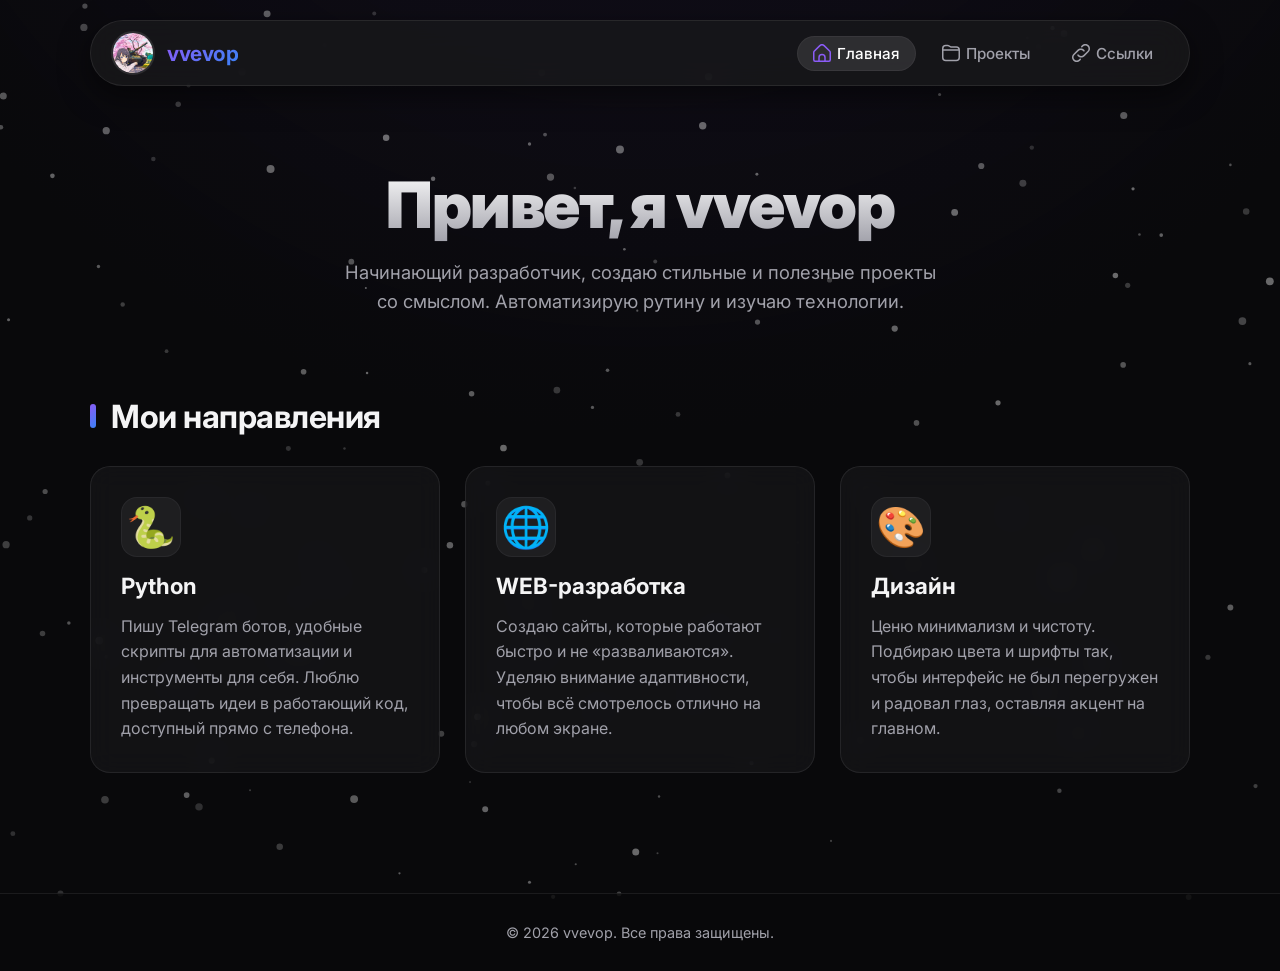
==== index.html @ 6f69eccc "feat(web): Полный редизайн и рефакторинг сайта Полностью переработан дизайн и структура сайта для со" ====
<!DOCTYPE html>
<html lang="ru">
<head>
    <meta charset="UTF-8">
    <meta name="viewport" content="width=device-width, initial-scale=1.0">
    <title>vvevop | Главная</title>
    <meta name="description" content="Сайт-портфолио vvevop. Создаю стильных Telegram-ботов и полезные проекты, автоматизирую рутину и изучаю технологии.">
    <link rel="icon" type="image/png" href="img/avatar_krug.png">
        <link rel="stylesheet" href="general.css">
    <link rel="stylesheet" href="index.css">
</head>
<body>
    <header>
        <div class="logo-area">
            <div class="logo-content">
                <img src="img/avatar.png" alt="vvevop avatar" class="avatar">
                <p class="nickname">vvevop</p>
            </div>
        </div>
        <nav class="nav-area">
            <ul class="nav-list">
                <li><a href="index.html" class="nav-link active">
                    <svg xmlns="http://www.w3.org/2000/svg" class="icon" viewBox="0 0 24 24"><path d="M23.121,9.069,15.536,1.483a5.008,5.008,0,0,0-7.072,0L.879,9.069A2.978,2.978,0,0,0,0,11.19v9.817a3,3,0,0,0,3,3H21a3,3,0,0,0,3-3V11.19A2.978,2.978,0,0,0,23.121,9.069ZM15,22.007H9V18.073a3,3,0,0,1,6,0Zm7-1a1,1,0,0,1-1,1H17V18.073a5,5,0,0,0-10,0v3.934H3a1,1,0,0,1-1-1V11.19a1.008,1.008,0,0,1,.293-.707L9.878,2.9a3.008,3.008,0,0,1,4.244,0l7.585,7.586A1.008,1.008,0,0,1,22,11.19Z"/></svg>
                    <span>Главная</span>
                </a></li>
                <li><a href="projects.html" class="nav-link">
                    <svg xmlns="http://www.w3.org/2000/svg" class="icon" viewBox="0 0 24 24"><path d="M19,3H12.472a1.019,1.019,0,0,1-.447-.1L8.869,1.316A3.014,3.014,0,0,0,7.528,1H5A5.006,5.006,0,0,0,0,6V18a5.006,5.006,0,0,0,5,5H19a5.006,5.006,0,0,0,5-5V8A5.006,5.006,0,0,0,19,3ZM5,3H7.528a1.019,1.019,0,0,1,.447.1l3.156,1.579A3.014,3.014,0,0,0,12.472,5H19a3,3,0,0,1,2.779,1.882L2,6.994V6A3,3,0,0,1,5,3ZM19,21H5a3,3,0,0,1-3-3V8.994l20-.113V18A3,3,0,0,1,19,21Z"/></svg>
                    <span>Проекты</span>
                </a></li>
                <li><a href="links.html" class="nav-link">
                    <svg xmlns="http://www.w3.org/2000/svg" class="icon" viewBox="0 0 24 24"><path d="M7.835,16.17c-.23-.23-.446-.482-.641-.748-.325-.446-.227-1.072,.22-1.397,.446-.325,1.071-.227,1.397,.219,.129,.178,.274,.349,.437,.511,.803,.803,1.87,1.245,3.005,1.245s2.203-.442,3.005-1.245l5.5-5.5c1.657-1.657,1.657-4.354,0-6.011s-4.354-1.657-6.011,0l-1.058,1.058c-.391,.391-1.023,.391-1.414,0s-.391-1.023,0-1.414l1.058-1.058c2.437-2.438,6.402-2.438,8.839,0,2.437,2.437,2.437,6.402,0,8.839l-5.5,5.5c-1.18,1.181-2.75,1.831-4.419,1.831s-3.239-.65-4.418-1.83Zm-1.582,7.83c1.67,0,3.239-.65,4.419-1.831l1.058-1.058c.391-.39,.391-1.023,0-1.414-.39-.391-1.023-.39-1.414,0l-1.059,1.058c-.803,.803-1.87,1.245-3.005,1.245s-2.202-.442-3.005-1.245-1.245-1.87-1.245-3.005,.442-2.203,1.245-3.005l5.5-5.5c.803-.803,1.87-1.245,3.005-1.245s2.203,.442,3.005,1.245c.16,.161,.306,.332,.436,.51,.324,.447,.949,.547,1.397,.221,.447-.325,.546-.95,.221-1.397-.19-.262-.405-.513-.639-.747-1.181-1.182-2.751-1.832-4.42-1.832s-3.239,.65-4.419,1.831L1.834,13.331C.653,14.511,.003,16.081,.003,17.75c0,1.669,.65,3.239,1.831,4.419,1.18,1.181,2.749,1.831,4.419,1.831Z"/></svg>
                    <span>Ссылки</span>
                </a></li>
            </ul>
        </nav>
    </header>

    <main class="container">
        <!-- Блок приветствия -->
        <section class="hello">
            <h1 class="title">Привет, я vvevop</h1>
            <p class="subtitle">Начинающий разработчик, создаю стильные и полезные проекты со смыслом. Автоматизирую рутину и изучаю технологии.</p>
        </section>

        <!-- Мои направления (Bento Grid) -->
        <section class="skills">
            <h2>Мои направления</h2>
            
            <div class="skills-grid">
                <article class="skill-card glass">
                    <div class="skill-icon">🐍</div>
                    <h3>Python</h3>
                    <p>Пишу Telegram ботов, удобные скрипты для автоматизации и инструменты для себя. Люблю превращать идеи в работающий код, доступный прямо с телефона.</p>
                </article>

                <article class="skill-card glass">
                    <div class="skill-icon">🌐</div>
                    <h3>WEB-разработка</h3>
                    <p>Создаю сайты, которые работают быстро и не «разваливаются». Уделяю внимание адаптивности, чтобы всё смотрелось отлично на любом экране.</p>
                </article>

                <article class="skill-card glass">
                    <div class="skill-icon">🎨</div>
                    <h3>Дизайн</h3>
                    <p>Ценю минимализм и чистоту. Подбираю цвета и шрифты так, чтобы интерфейс не был перегружен и радовал глаз, оставляя акцент на главном.</p>
                </article>
            </div>
        </section>
    </main>

    <footer>
        <p>&copy; 2026 vvevop. Все права защищены.</p>
    </footer>

    <canvas id="snowCanvas"></canvas>
    <script src="script.js"></script>

    <div id="fullscreen-overlay" class="fullscreen-overlay">
        <div class="fullscreen-image-container">
            <img src="" alt="Full screen avatar" id="fullscreen-avatar">
        </div>
    </div>
</body>
</html>
---- general.css ----
/* === ОБЩИЕ СТИЛИ И ПЕРЕМЕННЫЕ === */

/* Импорт шрифта Inter с различными начертаниями */
@import url('https://fonts.googleapis.com/css2?family=Inter:wght@300;400;500;700;900&display=swap');

/* Определение CSS-переменных для цветовой схемы и градиентов */
:root {
    --bg-dark: #09090b; /* Темный фон */
    --card-bg: rgba(24, 24, 27, 0.65); /* Фон для карточек */
    --card-border: rgba(255, 255, 255, 0.08); /* Рамка для карточек */
    --card-hover-border: rgba(255, 255, 255, 0.2); /* Рамка для карточек при наведении */
    --text-main: #f4f4f5; /* Основной цвет текста */
    --text-muted: #a1a1aa; /* Второстепенный цвет текста */
    --accent-gradient: linear-gradient(135deg, #8B5CF6, #3B82F6); /* Акцентный градиент */
    --accent-color: #8B5CF6; /* Акцентный цвет */
}

/* Сброс стандартных стилей браузера */
* {
    margin: 0;
    padding: 0;
    box-sizing: border-box;
}

/* Стили для секции приветствия */
.hello {
    margin-top: 60px;
    margin-bottom: 80px;
}

/* Основные стили для body */
body {
    font-family: 'Inter', sans-serif; /* Установка основного шрифта */
    background-color: var(--bg-dark); /* Установка цвета фона */
    color: var(--text-main); /* Установка основного цвета текста */
    min-height: 100vh; /* Минимальная высота в весь экран */
    display: flex;
    flex-direction: column;
    overflow-x: hidden; /* Скрытие горизонтальной прокрутки */
}

/* Радиальный градиент на фоне для создания эффекта глубины */
body::before {
    content: "";
    position: fixed;
    top: -50%; left: -50%; width: 200%; height: 200%;
    background: radial-gradient(circle at 50% 0%, rgba(139, 92, 246, 0.1) 0%, rgba(9, 9, 11, 1) 40%);
    z-index: -2;
    pointer-events: none; /* Градиент не будет мешать взаимодействию с элементами */
}

/* Стили для основного контейнера */
.container {
    width: 90%;
    max-width: 1100px;
    margin: 0 auto;
    padding-top: 40px;
}

/* Стили для холста с анимацией снега */
#snowCanvas {
    position: fixed;
    top: 0; left: 0; width: 100vw; height: 100vh;
    z-index: -1; pointer-events: none;
    opacity: 0.5;
}

/* Обновленный класс glass (эффект матового стекла + премиум карточка) */
.glass {
    background: var(--card-bg); /* Полупрозрачный фон */
    backdrop-filter: blur(12px); /* Размытие фона */
    -webkit-backdrop-filter: blur(12px); /* Для поддержки в Safari */
    border: 1px solid var(--card-border); /* Легкая рамка */
    border-radius: 20px; /* Скругление углов */
    transition: all 0.3s ease; /* Плавный переход для всех свойств */
}

/* === HEADER (Шапка сайта) === */
header {
    position: sticky; /* "Прилипающая" шапка */
    top: 20px;
    z-index: 100;
    margin: 0 auto;
    width: 90%;
    max-width: 1100px;
    background: rgba(24, 24, 27, 0.8);
    backdrop-filter: blur(16px);
    border: 1px solid var(--card-border);
    border-radius: 100px;
    display: flex;
    justify-content: space-between;
    align-items: center;
    padding: 10px 20px;
    box-shadow: 0 10px 30px rgba(0, 0, 0, 0.5); /* Тень для объема */
}

/* Стили для логотипа и никнейма */
.logo-content {
    display: flex;
    align-items: center;
    gap: 12px;
}

/* Стили для аватара */
.avatar {
    width: 44px;
    height: 44px;
    border-radius: 50%;
    object-fit: cover;
    border: 2px solid rgba(255,255,255,0.1);
    cursor: pointer;
}

/* Стили для никнейма */
.nickname {
    font-size: 1.3rem;
    font-weight: 700;
    background: var(--accent-gradient);
    background-clip: text;
    -webkit-background-clip: text;
    -webkit-text-fill-color: transparent; /* Делает текст прозрачным, чтобы был виден градиент */
    letter-spacing: -0.5px;
}

/* Стили для навигационного списка */
.nav-list {
    display: flex;
    list-style: none;
    gap: 10px;
}

/* Стили для ссылок в навигации */
.nav-link {
    text-decoration: none;
    color: var(--text-muted);
    font-size: 0.95rem;
    font-weight: 500;
    display: flex;
    align-items: center;
    gap: 6px;
    padding: 8px 16px;
    border-radius: 100px;
    transition: all 0.3s ease;
}

/* Стили для иконок в навигации */
.icon {
    width: 18px;
    height: 18px;
    fill: currentColor; /* Иконка будет того же цвета, что и текст */
    transition: all 0.3s ease;
}

/* Стили для ссылок в навигации при наведении */
.nav-link:hover {
    color: var(--text-main);
    background: rgba(255, 255, 255, 0.05);
}

/* Стили для активной ссылки в навигации */
.nav-link.active {
    color: #fff;
    background: rgba(255, 255, 255, 0.1);
    box-shadow: inset 0 0 0 1px rgba(255,255,255,0.05);
}

/* Стили для иконки активной ссылки */
.nav-link.active .icon {
    fill: var(--accent-color);
}

/* === MAIN ТИПОГРАФИКА === */
main {
    flex: 1; /* Занимает все доступное пространство */
    padding-bottom: 60px;
}

section { margin-bottom: 60px; }

/* Стили для заголовков h2 */
h2 {
    font-size: 2rem;
    font-weight: 700;
    margin-bottom: 30px;
    color: var(--text-main);
    display: flex;
    align-items: center;
    gap: 15px;
    letter-spacing: -0.5px;
}

/* Декоративный элемент перед заголовком h2 */
h2::before {
    content: "";
    display: block;
    width: 6px;
    height: 24px;
    background: var(--accent-gradient);
    border-radius: 4px;
}

/* Стили для основного заголовка */
.title {
    font-size: clamp(2.5rem, 6vw, 4rem); /* Адаптивный размер шрифта */
    text-align: center;
    font-weight: 900;
    letter-spacing: -1.5px;
    margin-bottom: 15px;
    background: linear-gradient(180deg, #fff, #a1a1aa);
    background-clip: text;
    -webkit-background-clip: text;
    -webkit-text-fill-color: transparent;
}

/* Стили для подзаголовка */
.subtitle {
    text-align: center;
    color: var(--text-muted);
    font-size: 1.15rem;
    max-width: 600px;
    margin: 0 auto 40px auto;
    line-height: 1.6;
}

/* === FOOTER === */
footer {
    padding: 30px 0;
    text-align: center;
    color: var(--text-muted);
    font-size: 0.9rem;
    border-top: 1px solid var(--card-border);
    background: rgba(9, 9, 11, 0.8);
}

/* Адаптив для мобильных устройств (Шапка) */
@media (max-width: 670px) {
    header {
        flex-direction: column;
        border-radius: 24px;
        padding: 15px;
        gap: 15px;
        top: 10px;
    }
    .nav-list { width: 100%; justify-content: center; flex-wrap: wrap; }
    .nav-link { padding: 8px 12px; font-size: 0.9rem; }
    .nav-link span { display: none; } /* Скрываем текст, оставляем иконки на мобильных устройствах */
    .icon { width: 22px; height: 22px; }
}

/* Оверлей для полноэкранного изображения */
.fullscreen-overlay {
    position: fixed; top: 0; left: 0; width: 100%; height: 100%;
    background-color: rgba(0, 0, 0, 0.95);
    display: flex; justify-content: center; align-items: center;
    z-index: 1000; cursor: pointer; display: none;
    backdrop-filter: blur(10px);
    opacity: 0;
    transition: opacity 0.3s ease;
}
.fullscreen-image-container img { max-width: 90vw; max-height: 90vh; border-radius: 12px; }
---- index.css ----
/* === index.css === */

/* Сетка для карточек с навыками (Bento Box стиль) */
.skills-grid {
    display: flex;
    flex-wrap: wrap; /* Позволяет карточкам переноситься на новую строку */
    justify-content: center; /* Центрирование карточек */
    gap: 25px; /* Промежуток между карточками */
}

/* Стили для карточки с навыком */
.skill-card {
    padding: 30px;
    display: flex;
    flex-direction: column;
    gap: 15px;
    flex: 1 1 300px; /* Автоматическое растягивание и сжатие карточек с базовой шириной 300px */
    max-width: 420px; /* Максимальная ширина карточки */
}

/* Стили для карточки с навыком при наведении */
.skill-card:hover {
    border-color: rgba(139, 92, 246, 0.5); /* Фиолетовый акцент на рамке */
    transform: translateY(-5px); /* Легкий подъем карточки */
    box-shadow: 0 10px 40px rgba(0, 0, 0, 0.5), inset 0 0 20px rgba(139, 92, 246, 0.05); /* Тень для объема */
}

/* Стили для иконки навыка */
.skill-icon {
    font-size: 2.5rem;
    background: rgba(255, 255, 255, 0.05);
    width: 60px;
    height: 60px;
    display: flex;
    align-items: center;
    justify-content: center;
    border-radius: 16px;
    border: 1px solid rgba(255,255,255,0.05);
}

/* Стили для заголовка в карточке навыка */
.skill-card h3 {
    font-size: 1.4rem;
    font-weight: 700;
    color: var(--text-main);
}

/* Стили для описания в карточке навыка */
.skill-card p {
    color: var(--text-muted);
    font-size: 1rem;
    line-height: 1.6;
}
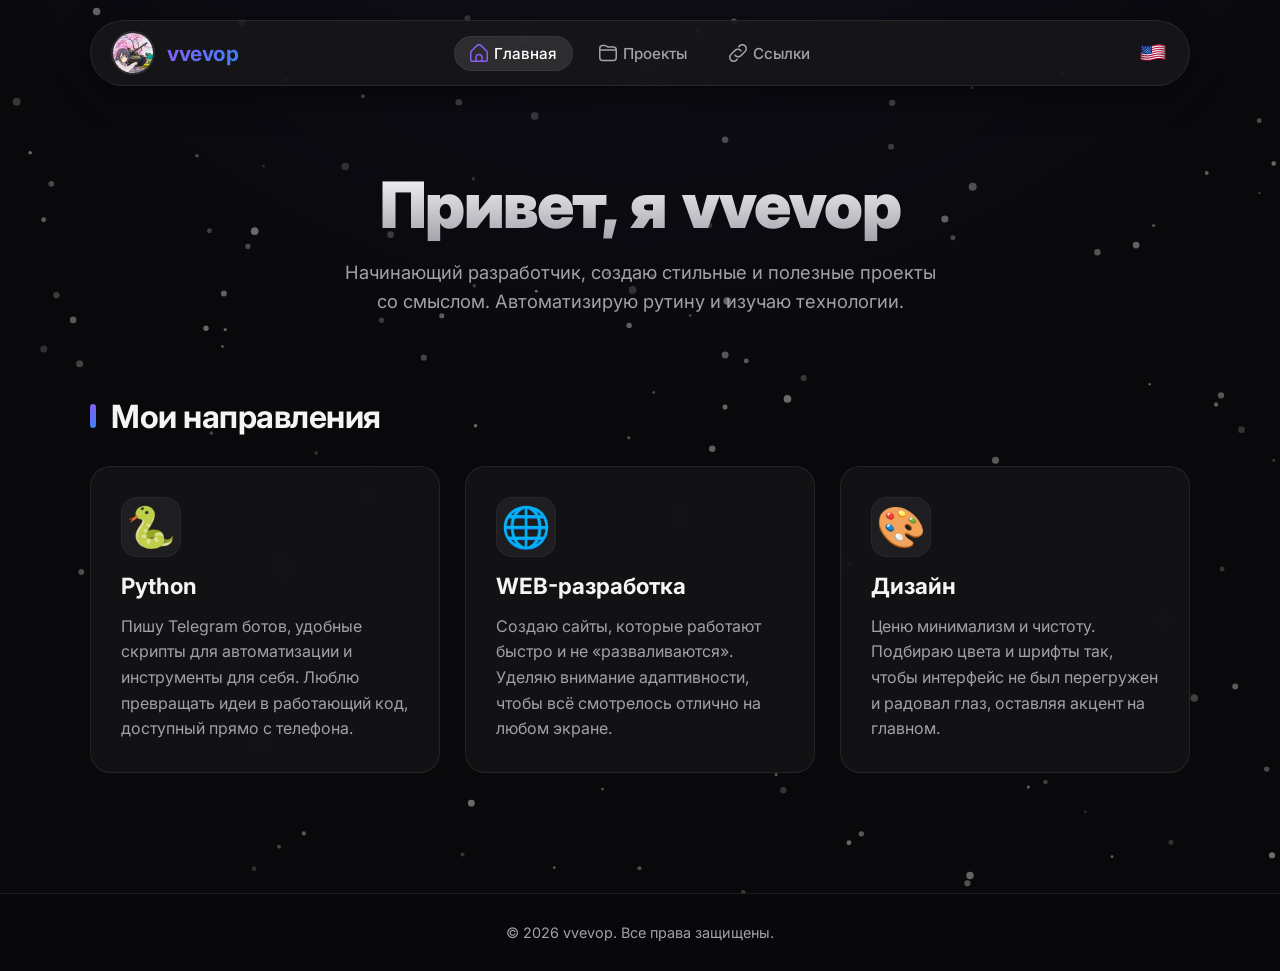
==== commit aa2d72f5: "feat: Реализована смена языка и улучшен header - Добавлена кнопка для переключения между русской и а" ====
--- a/index.html
+++ b/index.html
@@ -33,6 +33,11 @@
                 </a></li>
             </ul>
         </nav>
+        <div class="lang-area">
+            <button id="lang-toggle" class="lang-toggle-btn">
+                <div class="icon"></div>
+            </button>
+        </div>
     </header>
 
     <main class="container">
--- a/general.css
+++ b/general.css
@@ -88,10 +88,24 @@
     border: 1px solid var(--card-border);
     border-radius: 100px;
     display: flex;
-    justify-content: space-between;
+    justify-content: center; /* Центральное выравнивание */
     align-items: center;
     padding: 10px 20px;
     box-shadow: 0 10px 30px rgba(0, 0, 0, 0.5); /* Тень для объема */
+}
+
+/* Области в шапке */
+.logo-area, .lang-area {
+    flex: 1;
+}
+.nav-area {
+    flex: 2;
+    display: flex;
+    justify-content: center;
+}
+.lang-area {
+    display: flex;
+    justify-content: flex-end;
 }
 
 /* Стили для логотипа и никнейма */
@@ -210,6 +224,7 @@
     background-clip: text;
     -webkit-background-clip: text;
     -webkit-text-fill-color: transparent;
+    word-spacing: 0.1em;
 }
 
 /* Стили для подзаголовка */
@@ -235,16 +250,52 @@
 /* Адаптив для мобильных устройств (Шапка) */
 @media (max-width: 670px) {
     header {
-        flex-direction: column;
+        flex-direction: row;
+        flex-wrap: wrap;
+        justify-content: space-between;
+        align-items: center; /* to vertically align logo and flag */
         border-radius: 24px;
         padding: 15px;
-        gap: 15px;
+        row-gap: 15px; /* only apply gap between rows */
         top: 10px;
     }
-    .nav-list { width: 100%; justify-content: center; flex-wrap: wrap; }
-    .nav-link { padding: 8px 12px; font-size: 0.9rem; }
-    .nav-link span { display: none; } /* Скрываем текст, оставляем иконки на мобильных устройствах */
-    .icon { width: 22px; height: 22px; }
+
+    .logo-area, .lang-area, .nav-area {
+        flex: initial; /* Reset flex properties */
+    }
+
+    .logo-area {
+        order: 1;
+    }
+
+    .lang-area {
+        order: 2;
+    }
+
+    .nav-area {
+        order: 3;
+        flex-basis: 100%;
+    }
+
+    .nav-list {
+        width: 100%;
+        justify-content: center;
+        flex-wrap: wrap;
+    }
+
+    .nav-link {
+        padding: 8px 12px;
+        font-size: 0.9rem;
+    }
+
+    .nav-link span {
+        display: none; /* Скрываем текст, оставляем иконки на мобильных устройствах */
+    }
+
+    .icon {
+        width: 22px;
+        height: 22px;
+    }
 }
 
 /* Оверлей для полноэкранного изображения */
@@ -258,3 +309,24 @@
     transition: opacity 0.3s ease;
 }
 .fullscreen-image-container img { max-width: 90vw; max-height: 90vh; border-radius: 12px; }
+
+/* === Стили для кнопки смены языка === */
+.lang-toggle-btn {
+    background: none;
+    border: none;
+    cursor: pointer;
+    padding: 0;
+    display: flex;
+    align-items: center;
+    justify-content: center;
+}
+
+.lang-toggle-btn .icon {
+    width: 32px; /* Увеличенный размер */
+    height: 32px;
+    fill: currentColor;
+    transition: all 0.3s ease;
+}
+
+
+
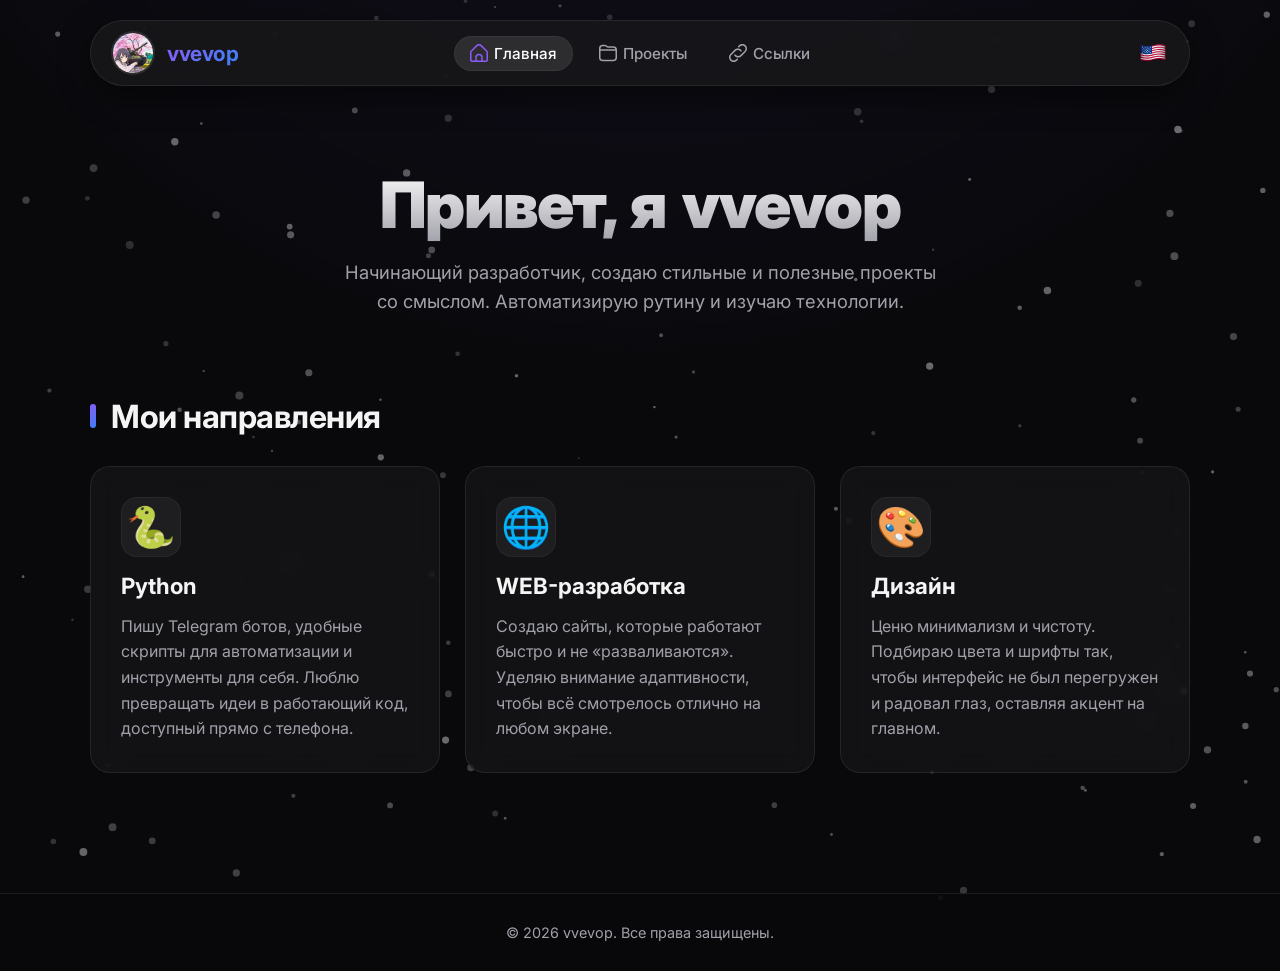
==== commit dd7872b1: "feat(web): Реализация 'чистых' URL и рефакторинг путей Это большое обновление, которое вводит 'чисты" ====
--- a/index.html
+++ b/index.html
@@ -5,29 +5,29 @@
     <meta name="viewport" content="width=device-width, initial-scale=1.0">
     <title>vvevop | Главная</title>
     <meta name="description" content="Сайт-портфолио vvevop. Создаю стильных Telegram-ботов и полезные проекты, автоматизирую рутину и изучаю технологии.">
-    <link rel="icon" type="image/png" href="img/avatar_krug.png">
-        <link rel="stylesheet" href="general.css">
-    <link rel="stylesheet" href="index.css">
+    <link rel="icon" type="image/png" href="/img/avatar_krug.png">
+        <link rel="stylesheet" href="/general.css">
+    <link rel="stylesheet" href="/index.css">
 </head>
 <body>
     <header>
         <div class="logo-area">
             <div class="logo-content">
-                <img src="img/avatar.png" alt="vvevop avatar" class="avatar">
+                <img src="/img/avatar.png" alt="vvevop avatar" class="avatar">
                 <p class="nickname">vvevop</p>
             </div>
         </div>
         <nav class="nav-area">
             <ul class="nav-list">
-                <li><a href="index.html" class="nav-link active">
+                <li><a href="/" class="nav-link active">
                     <svg xmlns="http://www.w3.org/2000/svg" class="icon" viewBox="0 0 24 24"><path d="M23.121,9.069,15.536,1.483a5.008,5.008,0,0,0-7.072,0L.879,9.069A2.978,2.978,0,0,0,0,11.19v9.817a3,3,0,0,0,3,3H21a3,3,0,0,0,3-3V11.19A2.978,2.978,0,0,0,23.121,9.069ZM15,22.007H9V18.073a3,3,0,0,1,6,0Zm7-1a1,1,0,0,1-1,1H17V18.073a5,5,0,0,0-10,0v3.934H3a1,1,0,0,1-1-1V11.19a1.008,1.008,0,0,1,.293-.707L9.878,2.9a3.008,3.008,0,0,1,4.244,0l7.585,7.586A1.008,1.008,0,0,1,22,11.19Z"/></svg>
                     <span>Главная</span>
                 </a></li>
-                <li><a href="projects.html" class="nav-link">
+                <li><a href="/projects" class="nav-link">
                     <svg xmlns="http://www.w3.org/2000/svg" class="icon" viewBox="0 0 24 24"><path d="M19,3H12.472a1.019,1.019,0,0,1-.447-.1L8.869,1.316A3.014,3.014,0,0,0,7.528,1H5A5.006,5.006,0,0,0,0,6V18a5.006,5.006,0,0,0,5,5H19a5.006,5.006,0,0,0,5-5V8A5.006,5.006,0,0,0,19,3ZM5,3H7.528a1.019,1.019,0,0,1,.447.1l3.156,1.579A3.014,3.014,0,0,0,12.472,5H19a3,3,0,0,1,2.779,1.882L2,6.994V6A3,3,0,0,1,5,3ZM19,21H5a3,3,0,0,1-3-3V8.994l20-.113V18A3,3,0,0,1,19,21Z"/></svg>
                     <span>Проекты</span>
                 </a></li>
-                <li><a href="links.html" class="nav-link">
+                <li><a href="/links" class="nav-link">
                     <svg xmlns="http://www.w3.org/2000/svg" class="icon" viewBox="0 0 24 24"><path d="M7.835,16.17c-.23-.23-.446-.482-.641-.748-.325-.446-.227-1.072,.22-1.397,.446-.325,1.071-.227,1.397,.219,.129,.178,.274,.349,.437,.511,.803,.803,1.87,1.245,3.005,1.245s2.203-.442,3.005-1.245l5.5-5.5c1.657-1.657,1.657-4.354,0-6.011s-4.354-1.657-6.011,0l-1.058,1.058c-.391,.391-1.023,.391-1.414,0s-.391-1.023,0-1.414l1.058-1.058c2.437-2.438,6.402-2.438,8.839,0,2.437,2.437,2.437,6.402,0,8.839l-5.5,5.5c-1.18,1.181-2.75,1.831-4.419,1.831s-3.239-.65-4.418-1.83Zm-1.582,7.83c1.67,0,3.239-.65,4.419-1.831l1.058-1.058c.391-.39,.391-1.023,0-1.414-.39-.391-1.023-.39-1.414,0l-1.059,1.058c-.803,.803-1.87,1.245-3.005,1.245s-2.202-.442-3.005-1.245-1.245-1.87-1.245-3.005,.442-2.203,1.245-3.005l5.5-5.5c.803-.803,1.87-1.245,3.005-1.245s2.203,.442,3.005,1.245c.16,.161,.306,.332,.436,.51,.324,.447,.949,.547,1.397,.221,.447-.325,.546-.95,.221-1.397-.19-.262-.405-.513-.639-.747-1.181-1.182-2.751-1.832-4.42-1.832s-3.239,.65-4.419,1.831L1.834,13.331C.653,14.511,.003,16.081,.003,17.75c0,1.669,.65,3.239,1.831,4.419,1.18,1.181,2.749,1.831,4.419,1.831Z"/></svg>
                     <span>Ссылки</span>
                 </a></li>
@@ -78,7 +78,7 @@
     </footer>
 
     <canvas id="snowCanvas"></canvas>
-    <script src="script.js"></script>
+    <script src="/script.js"></script>
 
     <div id="fullscreen-overlay" class="fullscreen-overlay">
         <div class="fullscreen-image-container">
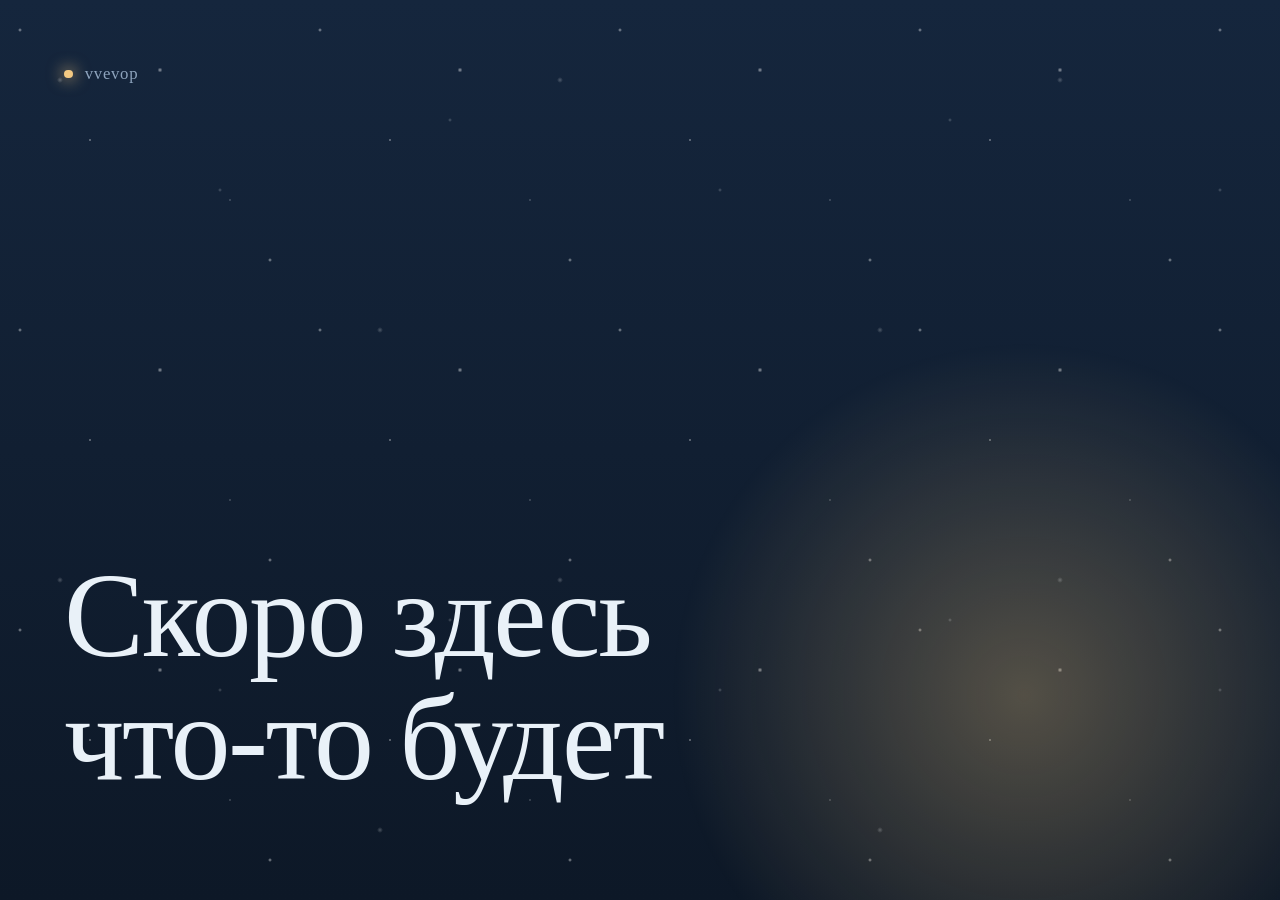
==== commit 85be557b: "Reset site to minimal index.html with separate CSS" ====
--- a/index.html
+++ b/index.html
@@ -2,88 +2,15 @@
 <html lang="ru">
 <head>
     <meta charset="UTF-8">
-    <meta name="viewport" content="width=device-width, initial-scale=1.0">
-    <title>vvevop | Главная</title>
-    <meta name="description" content="Сайт-портфолио vvevop. Создаю стильных Telegram-ботов и полезные проекты, автоматизирую рутину и изучаю технологии.">
-    <link rel="icon" type="image/png" href="/img/avatar_krug.png">
-        <link rel="stylesheet" href="/general.css">
-    <link rel="stylesheet" href="/index.css">
+    <meta name="viewport" content="width=device-width, initial-scale=1">
+    <title>vvevop</title>
+    <link rel="stylesheet" href="style.css">
 </head>
 <body>
-    <header>
-        <div class="logo-area">
-            <div class="logo-content">
-                <img src="/img/avatar.png" alt="vvevop avatar" class="avatar">
-                <p class="nickname">vvevop</p>
-            </div>
-        </div>
-        <nav class="nav-area">
-            <ul class="nav-list">
-                <li><a href="/" class="nav-link active">
-                    <svg xmlns="http://www.w3.org/2000/svg" class="icon" viewBox="0 0 24 24"><path d="M23.121,9.069,15.536,1.483a5.008,5.008,0,0,0-7.072,0L.879,9.069A2.978,2.978,0,0,0,0,11.19v9.817a3,3,0,0,0,3,3H21a3,3,0,0,0,3-3V11.19A2.978,2.978,0,0,0,23.121,9.069ZM15,22.007H9V18.073a3,3,0,0,1,6,0Zm7-1a1,1,0,0,1-1,1H17V18.073a5,5,0,0,0-10,0v3.934H3a1,1,0,0,1-1-1V11.19a1.008,1.008,0,0,1,.293-.707L9.878,2.9a3.008,3.008,0,0,1,4.244,0l7.585,7.586A1.008,1.008,0,0,1,22,11.19Z"/></svg>
-                    <span>Главная</span>
-                </a></li>
-                <li><a href="/projects" class="nav-link">
-                    <svg xmlns="http://www.w3.org/2000/svg" class="icon" viewBox="0 0 24 24"><path d="M19,3H12.472a1.019,1.019,0,0,1-.447-.1L8.869,1.316A3.014,3.014,0,0,0,7.528,1H5A5.006,5.006,0,0,0,0,6V18a5.006,5.006,0,0,0,5,5H19a5.006,5.006,0,0,0,5-5V8A5.006,5.006,0,0,0,19,3ZM5,3H7.528a1.019,1.019,0,0,1,.447.1l3.156,1.579A3.014,3.014,0,0,0,12.472,5H19a3,3,0,0,1,2.779,1.882L2,6.994V6A3,3,0,0,1,5,3ZM19,21H5a3,3,0,0,1-3-3V8.994l20-.113V18A3,3,0,0,1,19,21Z"/></svg>
-                    <span>Проекты</span>
-                </a></li>
-                <li><a href="/links" class="nav-link">
-                    <svg xmlns="http://www.w3.org/2000/svg" class="icon" viewBox="0 0 24 24"><path d="M7.835,16.17c-.23-.23-.446-.482-.641-.748-.325-.446-.227-1.072,.22-1.397,.446-.325,1.071-.227,1.397,.219,.129,.178,.274,.349,.437,.511,.803,.803,1.87,1.245,3.005,1.245s2.203-.442,3.005-1.245l5.5-5.5c1.657-1.657,1.657-4.354,0-6.011s-4.354-1.657-6.011,0l-1.058,1.058c-.391,.391-1.023,.391-1.414,0s-.391-1.023,0-1.414l1.058-1.058c2.437-2.438,6.402-2.438,8.839,0,2.437,2.437,2.437,6.402,0,8.839l-5.5,5.5c-1.18,1.181-2.75,1.831-4.419,1.831s-3.239-.65-4.418-1.83Zm-1.582,7.83c1.67,0,3.239-.65,4.419-1.831l1.058-1.058c.391-.39,.391-1.023,0-1.414-.39-.391-1.023-.39-1.414,0l-1.059,1.058c-.803,.803-1.87,1.245-3.005,1.245s-2.202-.442-3.005-1.245-1.245-1.87-1.245-3.005,.442-2.203,1.245-3.005l5.5-5.5c.803-.803,1.87-1.245,3.005-1.245s2.203,.442,3.005,1.245c.16,.161,.306,.332,.436,.51,.324,.447,.949,.547,1.397,.221,.447-.325,.546-.95,.221-1.397-.19-.262-.405-.513-.639-.747-1.181-1.182-2.751-1.832-4.42-1.832s-3.239,.65-4.419,1.831L1.834,13.331C.653,14.511,.003,16.081,.003,17.75c0,1.669,.65,3.239,1.831,4.419,1.18,1.181,2.749,1.831,4.419,1.831Z"/></svg>
-                    <span>Ссылки</span>
-                </a></li>
-            </ul>
-        </nav>
-        <div class="lang-area">
-            <button id="lang-toggle" class="lang-toggle-btn">
-                <div class="icon"></div>
-            </button>
-        </div>
-    </header>
-
-    <main class="container">
-        <!-- Блок приветствия -->
-        <section class="hello">
-            <h1 class="title">Привет, я vvevop</h1>
-            <p class="subtitle">Начинающий разработчик, создаю стильные и полезные проекты со смыслом. Автоматизирую рутину и изучаю технологии.</p>
-        </section>
-
-        <!-- Мои направления (Bento Grid) -->
-        <section class="skills">
-            <h2>Мои направления</h2>
-            
-            <div class="skills-grid">
-                <article class="skill-card glass">
-                    <div class="skill-icon">🐍</div>
-                    <h3>Python</h3>
-                    <p>Пишу Telegram ботов, удобные скрипты для автоматизации и инструменты для себя. Люблю превращать идеи в работающий код, доступный прямо с телефона.</p>
-                </article>
-
-                <article class="skill-card glass">
-                    <div class="skill-icon">🌐</div>
-                    <h3>WEB-разработка</h3>
-                    <p>Создаю сайты, которые работают быстро и не «разваливаются». Уделяю внимание адаптивности, чтобы всё смотрелось отлично на любом экране.</p>
-                </article>
-
-                <article class="skill-card glass">
-                    <div class="skill-icon">🎨</div>
-                    <h3>Дизайн</h3>
-                    <p>Ценю минимализм и чистоту. Подбираю цвета и шрифты так, чтобы интерфейс не был перегружен и радовал глаз, оставляя акцент на главном.</p>
-                </article>
-            </div>
-        </section>
+    <div class="glow" aria-hidden="true"></div>
+    <p class="brand">vvevop</p>
+    <main>
+        <h1>Скоро здесь что-то будет</h1>
     </main>
-
-    <footer>
-        <p>&copy; 2026 vvevop. Все права защищены.</p>
-    </footer>
-
-    <canvas id="snowCanvas"></canvas>
-    <script src="/script.js"></script>
-
-    <div id="fullscreen-overlay" class="fullscreen-overlay">
-        <div class="fullscreen-image-container">
-            <img src="" alt="Full screen avatar" id="fullscreen-avatar">
-        </div>
-    </div>
 </body>
-</html>+</html>
--- a/style.css
+++ b/style.css
@@ -0,0 +1,135 @@
+:root {
+    --night: #0d1827;
+    --deep: #15263d;
+    --frost: #e9f1f8;
+    --mist: #8ea4bd;
+    --lamp: #f3c982;
+    color-scheme: dark;
+}
+
+* {
+    box-sizing: border-box;
+    margin: 0;
+}
+
+html {
+    height: 100%;
+}
+
+body {
+    min-height: 100%;
+    min-height: 100svh;
+    display: grid;
+    grid-template-rows: auto 1fr;
+    padding: clamp(1.5rem, 5vw, 4rem);
+    overflow: hidden;
+    position: relative;
+    background: linear-gradient(180deg, var(--deep), var(--night));
+    color: var(--frost);
+    font-family: "Iowan Old Style", "Palatino Linotype", Palatino, Georgia, serif;
+}
+
+/* Снег: два слоя, медленно падают с разной скоростью */
+body::before,
+body::after {
+    content: "";
+    position: fixed;
+    inset: 0;
+    pointer-events: none;
+}
+
+body::before {
+    background-image:
+        radial-gradient(2px 2px at 20px 30px, #fff, transparent),
+        radial-gradient(1.5px 1.5px at 90px 140px, #fff, transparent),
+        radial-gradient(2.5px 2.5px at 160px 70px, #fff, transparent),
+        radial-gradient(1px 1px at 230px 200px, #fff, transparent),
+        radial-gradient(2px 2px at 270px 260px, #fff, transparent);
+    background-size: 300px 300px;
+    opacity: 0.55;
+    animation: fall 28s linear infinite;
+}
+
+body::after {
+    background-image:
+        radial-gradient(3px 3px at 60px 80px, #fff, transparent),
+        radial-gradient(2px 2px at 220px 190px, #fff, transparent),
+        radial-gradient(3px 3px at 380px 330px, #fff, transparent),
+        radial-gradient(2px 2px at 450px 120px, #fff, transparent);
+    background-size: 500px 500px;
+    opacity: 0.25;
+    animation: fall 52s linear infinite;
+}
+
+@keyframes fall {
+    to { background-position: 0 300px; }
+}
+
+body::after {
+    animation-name: fall-large;
+}
+
+@keyframes fall-large {
+    to { background-position: 0 500px; }
+}
+
+/* Тёплый свет из «окна» в углу: единственный яркий акцент */
+.glow {
+    position: fixed;
+    right: -10vmax;
+    bottom: -14vmax;
+    width: 60vmax;
+    height: 60vmax;
+    border-radius: 50%;
+    background: radial-gradient(circle, rgba(243, 201, 130, 0.30), rgba(243, 201, 130, 0) 65%);
+    pointer-events: none;
+    animation: breathe 9s ease-in-out infinite;
+}
+
+@keyframes breathe {
+    50% { opacity: 0.6; transform: scale(1.06); }
+}
+
+.brand {
+    position: relative;
+    z-index: 1;
+    display: flex;
+    align-items: center;
+    gap: 0.75rem;
+    color: var(--mist);
+    font-size: 1.05rem;
+    letter-spacing: 0.04em;
+}
+
+.brand::before {
+    content: "";
+    width: 0.55rem;
+    height: 0.55rem;
+    border-radius: 50%;
+    background: var(--lamp);
+    box-shadow: 0 0 0.9rem 0.15rem rgba(243, 201, 130, 0.6);
+}
+
+main {
+    position: relative;
+    z-index: 1;
+    align-self: end;
+    padding-bottom: clamp(0.5rem, 4vh, 3rem);
+}
+
+h1 {
+    max-width: 14ch;
+    font-size: clamp(2.7rem, 9.5vw, 7.5rem);
+    font-weight: 400;
+    line-height: 1.02;
+    letter-spacing: -0.02em;
+    text-wrap: balance;
+}
+
+@media (prefers-reduced-motion: reduce) {
+    body::before,
+    body::after,
+    .glow {
+        animation: none;
+    }
+}
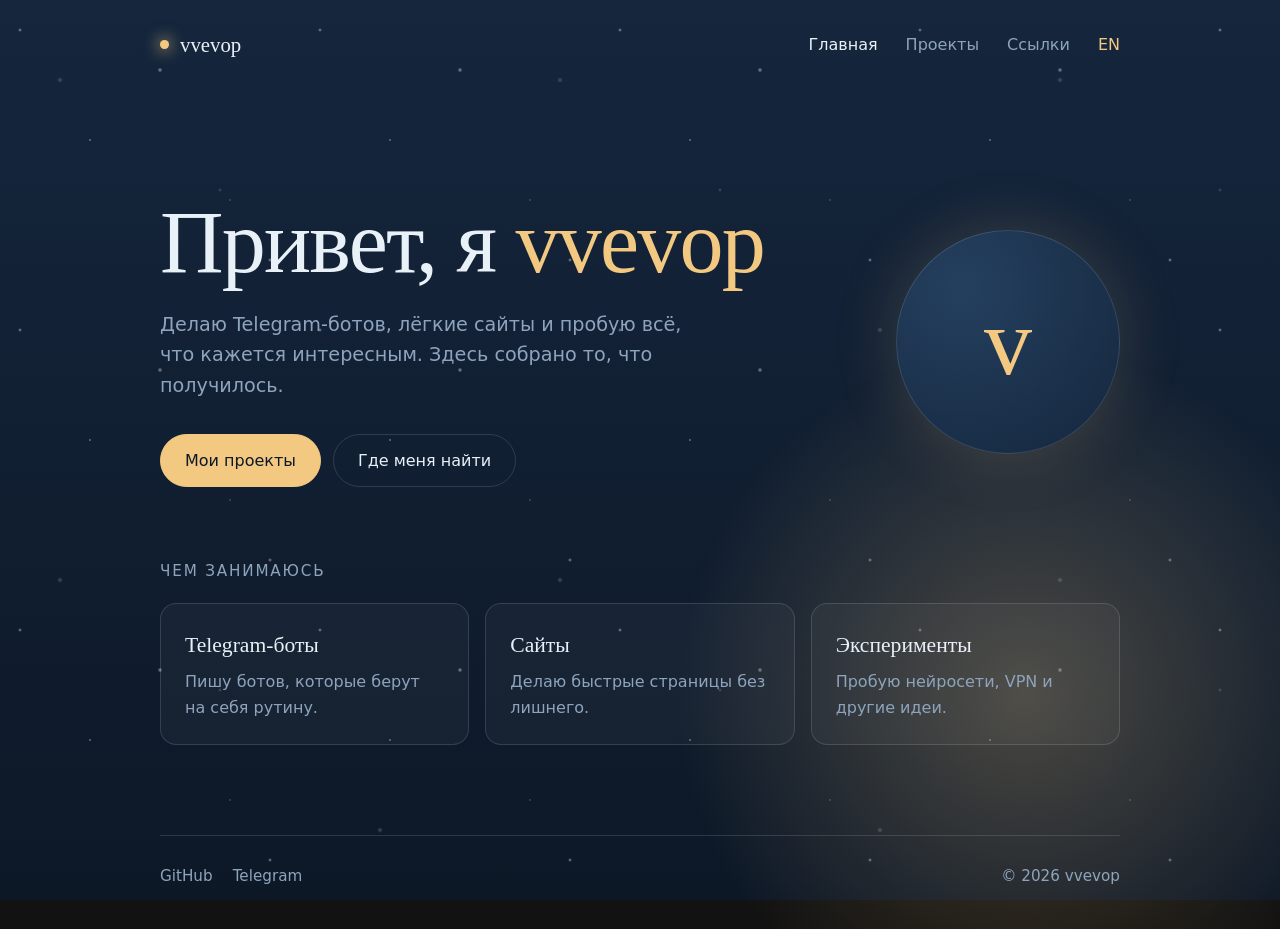
==== commit 4766a4d7: "Добавлена новая главная страница, старая заглушка перенесена в wait.html" ====
--- a/index.html
+++ b/index.html
@@ -3,14 +3,62 @@
 <head>
     <meta charset="UTF-8">
     <meta name="viewport" content="width=device-width, initial-scale=1">
-    <title>vvevop</title>
-    <link rel="stylesheet" href="style.css">
+    <title>vvevop — главная</title>
+    <meta name="description" content="Личный сайт vvevop: проекты, боты и эксперименты.">
+    <link rel="stylesheet" href="index.css">
 </head>
 <body>
     <div class="glow" aria-hidden="true"></div>
-    <p class="brand">vvevop</p>
-    <main>
-        <h1>Скоро здесь что-то будет</h1>
-    </main>
+    <div class="wrap">
+        <header>
+            <a class="brand" href="/">vvevop</a>
+            <nav>
+                <a href="/" class="active">Главная</a>
+                <a href="/projects">Проекты</a>
+                <a href="/links">Ссылки</a>
+                <a href="/en/" class="lang">EN</a>
+            </nav>
+        </header>
+
+        <main>
+            <section class="hero">
+                <div class="avatar" aria-hidden="true">v</div>
+                <div class="hero-text">
+                    <h1>Привет, я <span>vvevop</span></h1>
+                    <p class="lead">Делаю Telegram-ботов, лёгкие сайты и пробую всё, что кажется интересным. Здесь собрано то, что получилось.</p>
+                    <div class="actions">
+                        <a class="btn primary" href="/projects">Мои проекты</a>
+                        <a class="btn ghost" href="/links">Где меня найти</a>
+                    </div>
+                </div>
+            </section>
+
+            <section>
+                <h2>Чем занимаюсь</h2>
+                <div class="cards">
+                    <article class="card">
+                        <h3>Telegram-боты</h3>
+                        <p>Пишу ботов, которые берут на себя рутину.</p>
+                    </article>
+                    <article class="card">
+                        <h3>Сайты</h3>
+                        <p>Делаю быстрые страницы без лишнего.</p>
+                    </article>
+                    <article class="card">
+                        <h3>Эксперименты</h3>
+                        <p>Пробую нейросети, VPN и другие идеи.</p>
+                    </article>
+                </div>
+            </section>
+        </main>
+
+        <footer>
+            <div class="social">
+                <a href="https://github.com/vvevop" target="_blank" rel="noopener">GitHub</a>
+                <a href="https://t.me/vvevop" target="_blank" rel="noopener">Telegram</a>
+            </div>
+            <p>© 2026 vvevop</p>
+        </footer>
+    </div>
 </body>
 </html>
--- a/index.css
+++ b/index.css
@@ -0,0 +1,207 @@
+:root {
+    --night: #0d1827;
+    --deep: #15263d;
+    --frost: #e9f1f8;
+    --mist: #8ea4bd;
+    --lamp: #f3c982;
+    --line: rgba(233, 241, 248, 0.14);
+    --serif: "Iowan Old Style", "Palatino Linotype", Palatino, Georgia, serif;
+    color-scheme: dark;
+}
+
+* { box-sizing: border-box; margin: 0; }
+
+body {
+    min-height: 100vh;
+    background: linear-gradient(180deg, var(--deep), var(--night)) fixed;
+    color: var(--frost);
+    font-family: system-ui, -apple-system, "Segoe UI", Roboto, sans-serif;
+    line-height: 1.6;
+}
+
+/* Снег */
+body::before, body::after {
+    content: "";
+    position: fixed;
+    inset: 0;
+    pointer-events: none;
+}
+body::before {
+    background-image:
+        radial-gradient(2px 2px at 20px 30px, #fff, transparent),
+        radial-gradient(1.5px 1.5px at 90px 140px, #fff, transparent),
+        radial-gradient(2.5px 2.5px at 160px 70px, #fff, transparent),
+        radial-gradient(1px 1px at 230px 200px, #fff, transparent),
+        radial-gradient(2px 2px at 270px 260px, #fff, transparent);
+    background-size: 300px 300px;
+    opacity: 0.5;
+    animation: fall 28s linear infinite;
+}
+body::after {
+    background-image:
+        radial-gradient(3px 3px at 60px 80px, #fff, transparent),
+        radial-gradient(2px 2px at 220px 190px, #fff, transparent),
+        radial-gradient(3px 3px at 380px 330px, #fff, transparent);
+    background-size: 500px 500px;
+    opacity: 0.22;
+    animation: fall-large 52s linear infinite;
+}
+@keyframes fall { to { background-position: 0 300px; } }
+@keyframes fall-large { to { background-position: 0 500px; } }
+
+.glow {
+    position: fixed;
+    right: -10vmax;
+    bottom: -14vmax;
+    width: 60vmax;
+    height: 60vmax;
+    border-radius: 50%;
+    background: radial-gradient(circle, rgba(243, 201, 130, 0.26), transparent 65%);
+    pointer-events: none;
+    animation: breathe 9s ease-in-out infinite;
+}
+@keyframes breathe { 50% { opacity: 0.6; transform: scale(1.06); } }
+
+.wrap {
+    position: relative;
+    z-index: 1;
+    max-width: 1040px;
+    margin: 0 auto;
+    padding: 0 clamp(1.25rem, 5vw, 2.5rem);
+}
+
+/* Шапка */
+header {
+    display: flex;
+    align-items: center;
+    justify-content: space-between;
+    gap: 1rem;
+    padding: 1.75rem 0;
+}
+.brand {
+    display: flex;
+    align-items: center;
+    gap: 0.7rem;
+    color: var(--frost);
+    font-family: var(--serif);
+    font-size: 1.3rem;
+    text-decoration: none;
+}
+.brand::before {
+    content: "";
+    width: 0.55rem;
+    height: 0.55rem;
+    border-radius: 50%;
+    background: var(--lamp);
+    box-shadow: 0 0 0.9rem 0.15rem rgba(243, 201, 130, 0.6);
+}
+nav { display: flex; flex-wrap: wrap; gap: clamp(0.9rem, 3vw, 1.75rem); }
+nav a {
+    color: var(--mist);
+    text-decoration: none;
+    transition: color 0.2s;
+}
+nav a:hover, nav a.active { color: var(--frost); }
+nav a.lang { color: var(--lamp); }
+
+/* Приветствие */
+.hero {
+    display: grid;
+    grid-template-columns: 1fr auto;
+    align-items: center;
+    gap: clamp(1.5rem, 5vw, 4rem);
+    padding: clamp(3rem, 12vh, 7rem) 0 clamp(3rem, 8vh, 5rem);
+}
+.hero-text { order: 1; }
+h1 {
+    font-family: var(--serif);
+    font-size: clamp(2.6rem, 8vw, 5.5rem);
+    font-weight: 400;
+    line-height: 1.05;
+    letter-spacing: -0.02em;
+}
+h1 span { color: var(--lamp); }
+.lead {
+    max-width: 34rem;
+    margin-top: 1.25rem;
+    color: var(--mist);
+    font-size: 1.2rem;
+}
+.actions { display: flex; flex-wrap: wrap; gap: 0.75rem; margin-top: 2rem; }
+.btn {
+    padding: 0.8rem 1.5rem;
+    border-radius: 999px;
+    border: 1px solid var(--line);
+    color: var(--frost);
+    font-weight: 500;
+    text-decoration: none;
+    transition: transform 0.2s, border-color 0.2s, background 0.2s;
+}
+.btn:hover { transform: translateY(-2px); border-color: var(--lamp); }
+.btn.primary { background: var(--lamp); border-color: var(--lamp); color: var(--night); }
+.btn.primary:hover { background: #f7d89f; }
+
+.avatar {
+    order: 2;
+    display: grid;
+    place-items: center;
+    width: clamp(7rem, 20vw, 14rem);
+    aspect-ratio: 1;
+    border-radius: 50%;
+    border: 1px solid var(--line);
+    background: radial-gradient(circle at 30% 25%, #24405f, var(--deep));
+    font-family: var(--serif);
+    font-size: clamp(3rem, 9vw, 6rem);
+    color: var(--lamp);
+    box-shadow: 0 0 4rem rgba(243, 201, 130, 0.18);
+}
+
+/* Карточки */
+h2 {
+    margin-bottom: 1.25rem;
+    color: var(--mist);
+    font-size: 0.95rem;
+    font-weight: 500;
+    letter-spacing: 0.12em;
+    text-transform: uppercase;
+}
+.cards {
+    display: grid;
+    grid-template-columns: repeat(auto-fit, minmax(14rem, 1fr));
+    gap: 1rem;
+}
+.card {
+    padding: 1.5rem;
+    border: 1px solid var(--line);
+    border-radius: 1rem;
+    background: rgba(255, 255, 255, 0.035);
+    transition: border-color 0.3s, transform 0.3s;
+}
+.card:hover { border-color: rgba(243, 201, 130, 0.5); transform: translateY(-3px); }
+.card h3 { margin-bottom: 0.4rem; font-family: var(--serif); font-size: 1.35rem; font-weight: 400; }
+.card p { color: var(--mist); }
+
+/* Подвал */
+footer {
+    display: flex;
+    flex-wrap: wrap;
+    justify-content: space-between;
+    gap: 1rem;
+    margin-top: clamp(3rem, 10vh, 6rem);
+    padding: 1.75rem 0 2.5rem;
+    border-top: 1px solid var(--line);
+    color: var(--mist);
+    font-size: 0.95rem;
+}
+.social { display: flex; gap: 1.25rem; }
+.social a { color: var(--mist); text-decoration: none; transition: color 0.2s; }
+.social a:hover { color: var(--lamp); }
+
+@media (max-width: 640px) {
+    .hero { grid-template-columns: 1fr; }
+    .avatar { order: 0; }
+}
+@media (prefers-reduced-motion: reduce) {
+    body::before, body::after, .glow { animation: none; }
+    .btn, .card { transition: none; }
+}
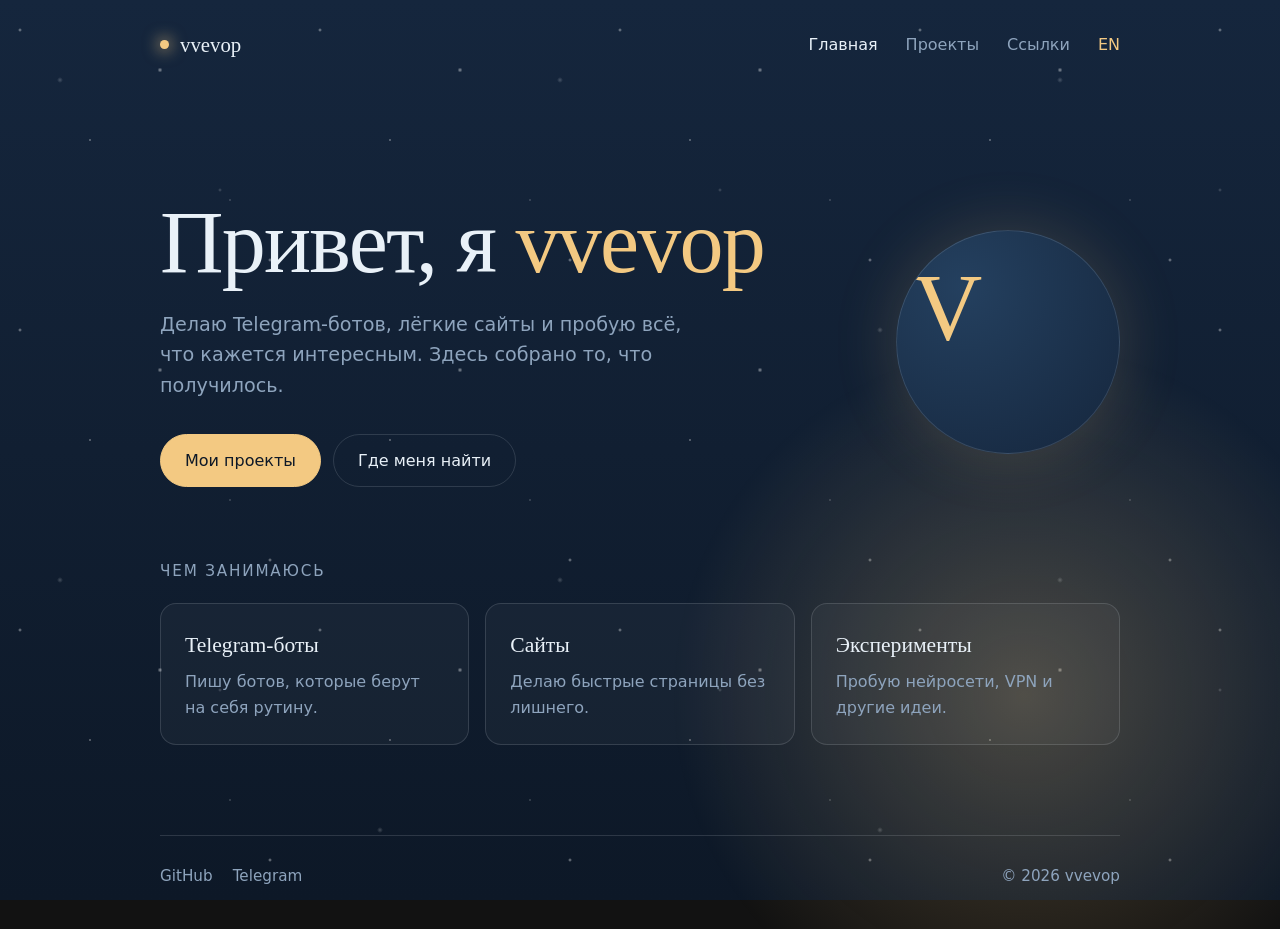
==== commit 438a4358: "Аватарка на главной подтягивается из Telegram при деплое В workflow добавлен шаг загрузки фото профи" ====
--- a/index.html
+++ b/index.html
@@ -22,7 +22,7 @@
 
         <main>
             <section class="hero">
-                <div class="avatar" aria-hidden="true">v</div>
+                <img class="avatar" src="/img/avatar.jpg" alt="V">
                 <div class="hero-text">
                     <h1>Привет, я <span>vvevop</span></h1>
                     <p class="lead">Делаю Telegram-ботов, лёгкие сайты и пробую всё, что кажется интересным. Здесь собрано то, что получилось.</p>
